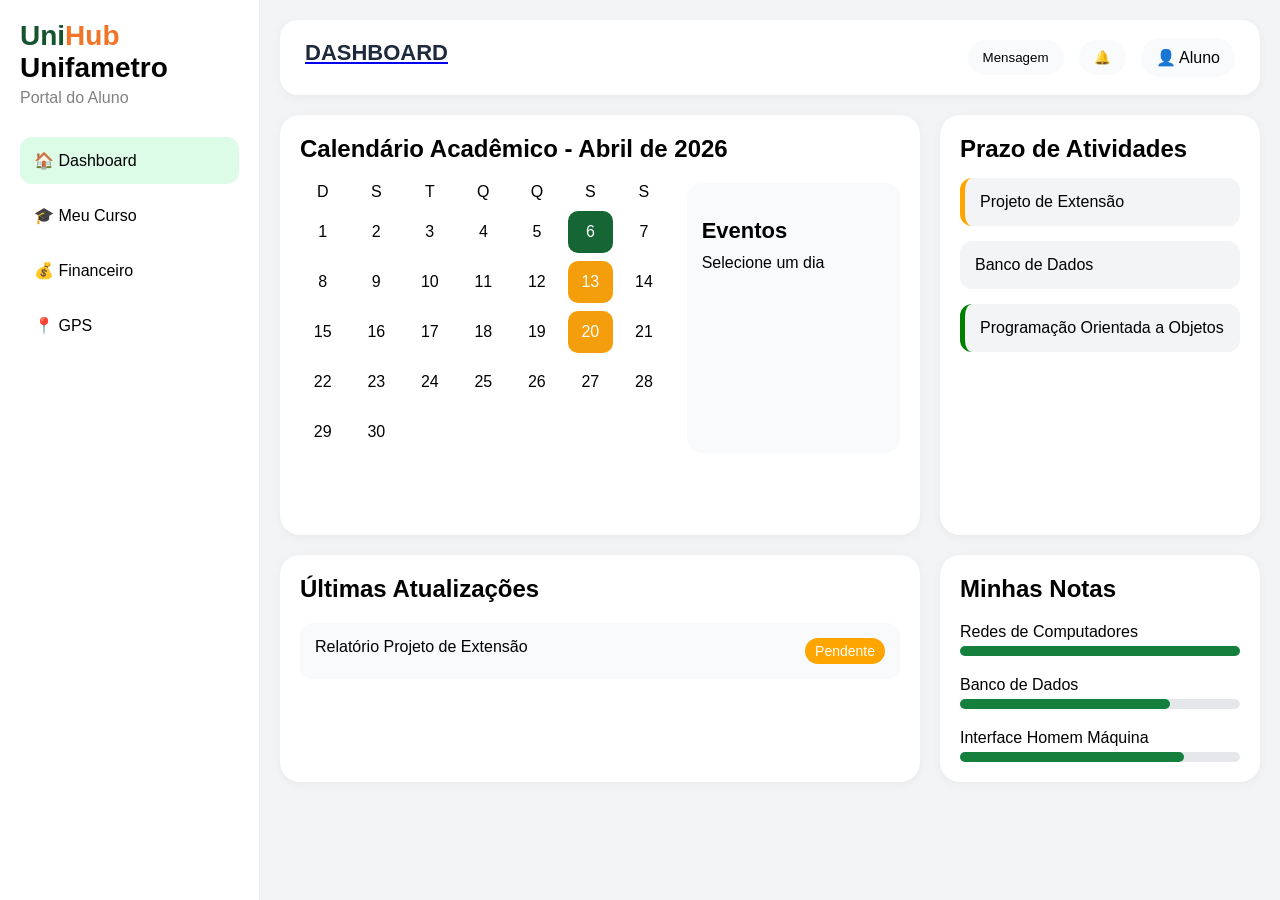
==== UniHub/dashboard.html @ 193e186c "Add files via upload" ====
<!DOCTYPE html>
<html lang="pt-BR">
    <head>
        <meta charset="UTF-8">
        <meta name="viewport" content="width=device-width, initial-scale=1.0">
        <link rel="stylesheet" href="style.css">
        <link rel="stylesheet" href="dashboard.css">
        <title>UniHub</title>
        <link rel="icon" type="image/png" href="img\mascote.png">
        <link href="https://cdnjs.cloudflare.com/ajax/libs/font-awesome/6.5.0/css/all.min.css" rel="stylesheet">
    </head>
    <body>

<div class="dashboard">

    <!-- SIDEBAR -->
    <aside class="sidebar">

        <div class="logo">
            <h2><span class="uni">Uni</span><span class="hub">Hub</span> Unifametro</h2>
            <p>Portal do Aluno</p>
        </div>

        <ul class="menu">

            <li class="active">
                🏠 Dashboard
            </li>

            <!-- MEU CURSO -->
            <li class="menu-btn" onclick="toggleMenu('cursoSubmenu')">
                🎓 Meu Curso
            </li>

            <ul class="submenu" id="cursoSubmenu">
                <li>📄 Notas</li>
                <li>📋 Atividades</li>
                <li>📊 Frequência</li>
            </ul>

            <!-- FINANCEIRO -->
            <li class="menu-btn" onclick="toggleMenu('financeiroSubmenu')">
                💰 Financeiro
            </li>

            <ul class="submenu" id="financeiroSubmenu">
                <li>🤝 Negociação</li>
                <li>🧾 Gerar Boletos</li>
            </ul>

            <li>
                📍 GPS
            </li>

        </ul>

    </aside>

    <!-- CONTEÚDO -->
    <main class="main">

        <!-- TOPBAR -->
        <header class="topbar">

           <a href="dashboard.html" ><h1>DASHBOARD</h1></a>

            <div class="top-icons">
                <button><p>Mensagem</p></button>
                <div class="top-notificacao">
                <button>🔔</button>
                </div>

                <div class="perfil">
                    👤 Aluno
                </div>
            </div>

        </header>

        <!-- GRID -->
        <section class="grid">

    <!-- CALENDÁRIO -->
    <div class="card calendario">

        <div class="calendar-header">
            <h2>Calendário Acadêmico - Abril de 2026</h2>
        </div>

        <div class="calendar-container">

            <!-- CALENDÁRIO -->
            <div class="calendar-content">

                <div class="weekdays">
                    <span>D</span>
                    <span>S</span>
                    <span>T</span>
                    <span>Q</span>
                    <span>Q</span>
                    <span>S</span>
                    <span>S</span>
                </div>

                <div class="days" id="days"></div>

            </div>

            <!-- EVENTOS -->
            <div class="events-panel">

                <h3>Eventos</h3>

                <div id="eventPanel">
                    Selecione um dia
                </div>

            </div>

        </div>

    </div>

    <!-- PRAZO -->
    <div class="card">

        <h2>Prazo de Atividades</h2>

        <div class="atividade orange">
            Projeto de Extensão
        </div>

        <div class="atividade">
            Banco de Dados
        </div>

        <div class="atividade green">
            Programação Orientada a Objetos
        </div>

    </div>

    <!-- ATUALIZAÇÕES -->
    <div class="card">

        <h2>Últimas Atualizações</h2>

        <div class="update-item">
            <span>Relatório Projeto de Extensão</span>

            <span class="status">
                Pendente
            </span>
        </div>

    </div>

    <!-- NOTAS -->
    <div class="card">

        <h2>Minhas Notas</h2>

        <div class="nota">
            Redes de Computadores
            <div class="bar">
                <div style="width:100%"></div>
            </div>
        </div>

        <div class="nota">
            Banco de Dados
            <div class="bar">
                <div style="width:75%"></div>
            </div>
        </div>

        <div class="nota">
            Interface Homem Máquina
            <div class="bar">
                <div style="width:80%"></div>
            </div>
        </div>

    </div>

</section>

    </main>

</div>

<script src="script.js"></script>
</body>
---- UniHub/style.css ----
/*Tela inicial*/

* {
    margin: 0;
    padding: 0;
    box-sizing: border-box;
}

body {
    margin: 0;
    font-family: Arial, sans-serif;
    background-color: #E1DDDD;
    display: flex;
    justify-content: center;
    align-items: center;
    height: 100vh;
}
/*Container central*/
.container{
    width: 100%;
    max-width: 420px;
    background: #E1DDDD;
    padding: 30px;
    border-radius: 20px;
    box-shadow: 0 10px 25px rgba(0,0,0,0.2);
    text-align: center;
}

/*imagem do robô*/
.mascote{
    width: 200px;
    margin-bottom: 10px;
}


h1{
    font-size: 22px;
    margin-bottom: 10px;
}

.uni{
    color: #14542F;
}
.hub{
    color: #F07528;
}

.botoes{
    display: flex;
    flex-direction: column;
    align-items: center;
    gap: 12px;
    margin-top: 20px; 

}
.btn{
    width: 280px;
    padding: 15px;
    border: none;
    border-radius: 30px;
    font-weight: 600;
    font-size: 16px;
    cursor: pointer;
    transition: 0.3s;
    box-shadow: 0 3px 6px rgba(0,0,0,0.2)
}

.btn-claro {
    background-color: #eeeeee;
    color: black;
}

.btn-claro:hover {
    background-color: #e0e0e0;
    transform: scale(1.03);

}

.btn-verde {
    background-color: #1f6b3b;
    color: white;
}

.btn-verde:hover {
    background-color: #14522c;
    transform: scale(1.03);
}


/*Tela do Boot*/
label {
    text-align: left;
    font-size: 14px;
    margin-bottom: 5px;
}

input, select {
    width: 280px;
    background-color: #14522c;
    color: #e0e0e0;
    padding: 15px;
    border: 1px solid #fdfffe;
    border-radius: 8px;
    /*margin-bottom: 15px;*/
    margin-top: 20px;
}

input::placeholder {
    color: #ffffff;
    font-style: italic;
    /*opacity: 50; /* deixa mais forte (alguns navegadores reduzem automaticamente) */
}

/*Resposta do Boot*/
.resposta{
    width: 100%;
    max-width: 420px;
    background: #ffffff;
    padding: 30px;
    border-radius: 20px;
    box-shadow: 0 10px 25px rgba(0,0,0,0.2);
    text-align: center;
}

h3{
    font-size: 22px;
    margin-bottom: 10px;
    margin-top: 20px;
}

.botoes2{
    display: flex;
    justify-content: center;
    gap: 15px;
    margin-top: 20px;
}

.btn2 {
    flex: 1;              
    max-width: 180px;    
    padding: 15px;
    border-radius: 30px;
    font-size: 16px;
    font-weight: bold;
    cursor: pointer;
    transition: 0.3s;
    box-shadow: 0 3px 6px rgba(0,0,0,0.2);
}
/*Tela de Login*/
.mascoteicon{
    width: 90px;
    margin-bottom: 10px;
}
---- UniHub/dashboard.css ----
* {
    margin: 0;
    padding: 0;
    box-sizing: border-box;
}

body {
    font-family: "Segoe UI", sans-serif;
    background: #f3f4f6;
}

/* LAYOUT */
.dashboard {
    display: flex;
    width: 100vw;
    height: 100vh;
}

/* SIDEBAR */
.sidebar {
    width: 260px;
    background: white;
    padding: 20px;
    border-right: 1px solid #eee;
}

.logo h2 {
    font-size: 28px;
    margin-bottom: 5px;
}

.logo span {
    .uni{
    color: #14542F;
}
.hub{
    color: #F07528;
}
}

.logo p {
    color: gray;
    margin-bottom: 30px;
}

.menu {
    list-style: none;
}

.menu li {
    padding: 14px;
    border-radius: 12px;
    margin-bottom: 8px;
    cursor: pointer;
    transition: 0.2s;
}

.menu li:hover {
    background: #f3f4f6;
}

.active {
    background: #dcfce7;
}

/* SUBMENU */
.submenu {
    margin-left: 15px;
    display: none;
}

.submenu li {
    font-size: 15px;
    padding: 10px;
}

/* MAIN */
.main {
    flex: 1;
    padding: 20px;
}

/* TOPBAR */
.topbar {
    background: white;
    border-radius: 18px;

    padding: 18px 25px;

    display: flex;
    justify-content: space-between;
    align-items: center;

    margin-bottom: 20px;

    box-shadow: 0 2px 10px rgba(0,0,0,0.05);
}

.topbar h1 {
    color: #1e293b;
}

.top-icons {
    display: flex;
    align-items: center;
    gap: 15px;
}

.top-icons button {
    background: #f9fafb;
    padding: 10px 15px;
    border: none;
    border-radius: 30px;

    cursor: pointer;
}
.top-notificação button {
    width: 42px;
    height: 42px;

    border: none;
    border-radius: 50%;

    background: #f3f4f6;

    cursor: pointer;
}

.perfil {
    background: #f9fafb;
    padding: 10px 15px;
    border-radius: 30px;
}

/* GRID */
.grid {
    display: grid;

    grid-template-columns: 2fr 1fr;
    gap: 20px;
}

/* CARDS */
.card {
    background: white;

    border-radius: 20px;

    padding: 20px;

    min-height: 220px;

    box-shadow: 0 2px 10px rgba(0,0,0,0.05);
}

/* CALENDÁRIO */
.calendario {
    min-height: 420px;
}

/* GRID */
.grid {
    display: grid;
    grid-template-columns: 2fr 1fr;
    gap: 20px;
}

/* CALENDÁRIO */
.calendar-container {
    display: flex;
    gap: 20px;
    margin-top: 20px;
}

.calendar-content {
    flex: 2;
}

.events-panel {
    flex: 1;

    background: #f9fafb;

    border-radius: 15px;

    padding: 15px;

    min-height: 250px;
}

/* SEMANA */
.weekdays,
.days {
    display: grid;
    grid-template-columns: repeat(7, 1fr);

    text-align: center;

    gap: 8px;
}

.weekdays {
    margin-bottom: 10px;
}

/* DIAS */
.days div {
    padding: 12px;

    border-radius: 10px;

    cursor: pointer;

    transition: 0.2s;
}

.days div:hover {
    background: #e5e7eb;
}

/* DIA ATUAL */
.today {
    background: #166534;
    color: white;
}

/* EVENTOS */
.event-day {
    background: #f59e0b;
    color: white;
}

/* ATIVIDADES */
.atividade {
    background: #f3f4f6;

    padding: 15px;

    border-radius: 12px;

    margin-top: 15px;
}

.orange {
    border-left: 5px solid orange;
}

.green {
    border-left: 5px solid green;
}

/* UPDATE */
.update-item {
    display: flex;
    justify-content: space-between;

    margin-top: 20px;

    padding: 15px;

    background: #f9fafb;

    border-radius: 12px;
}

.status {
    background: orange;

    color: white;

    padding: 5px 10px;

    border-radius: 20px;

    font-size: 14px;
}

/* NOTAS */
.nota {
    margin-top: 20px;
}

.bar {
    width: 100%;
    height: 10px;

    background: #e5e7eb;

    border-radius: 10px;

    margin-top: 5px;
}

.bar div {
    height: 100%;

    background: #15803d;

    border-radius: 10px;
}
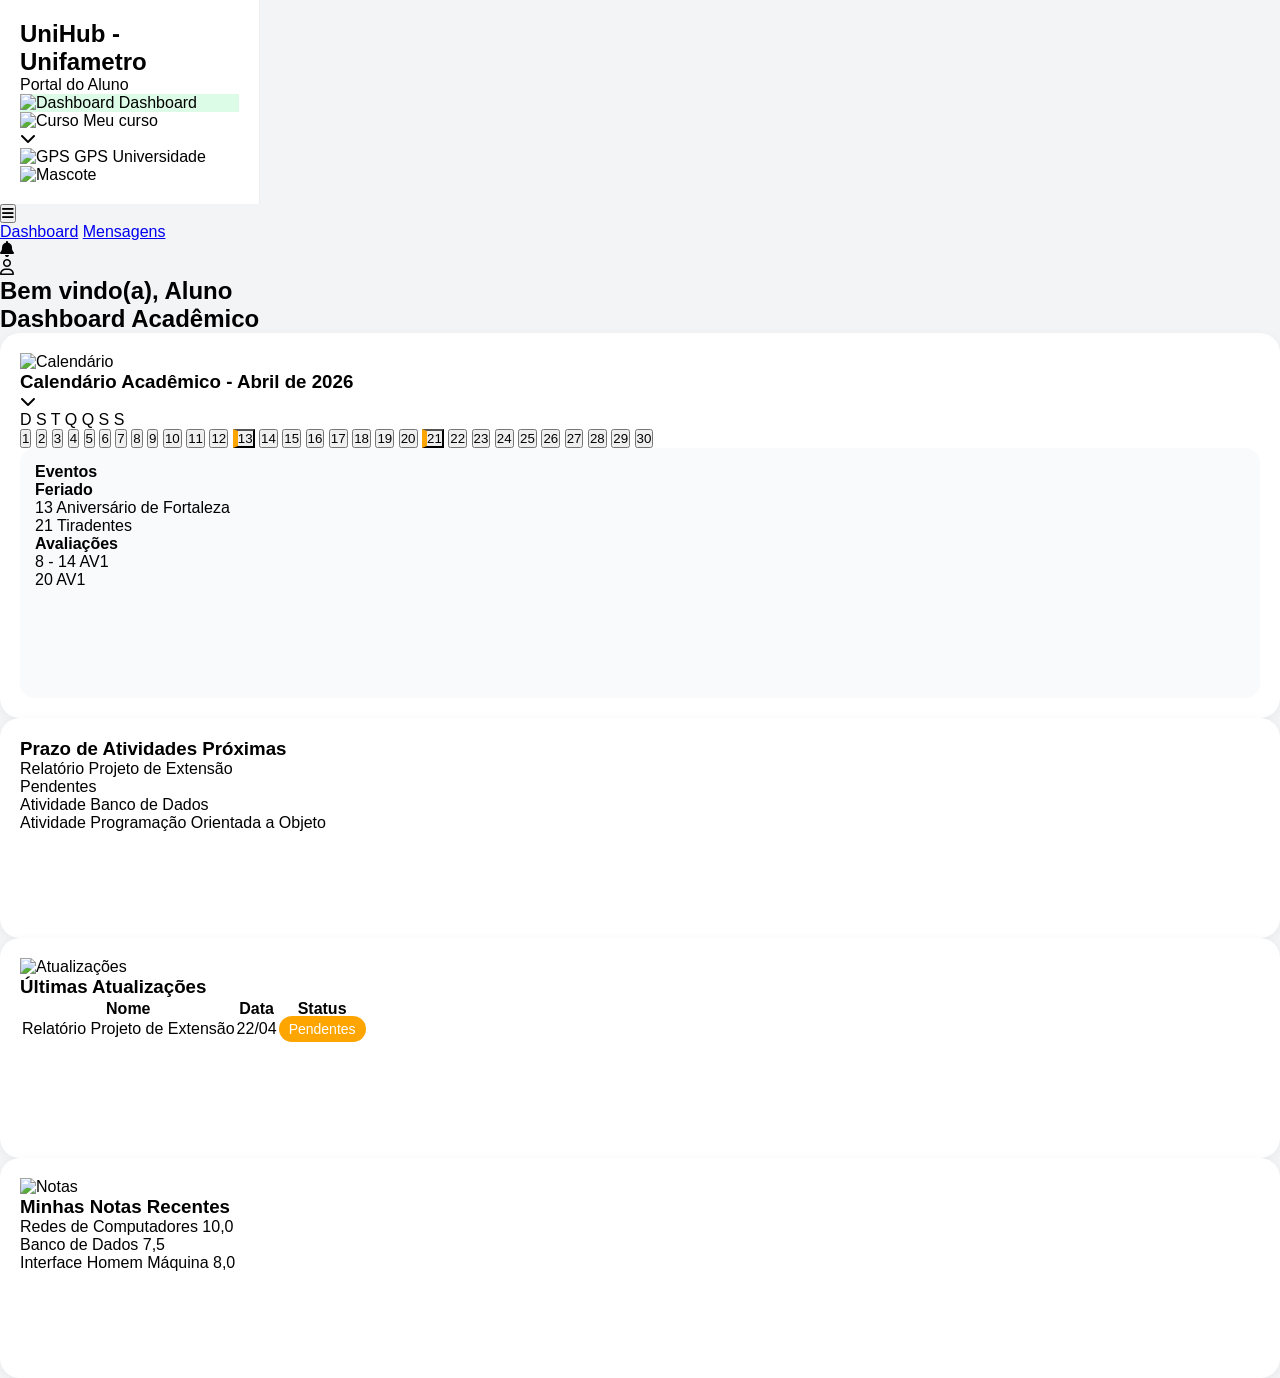
==== commit fdc884d0: "Atualização dashboard novo codigo de teste dashboard" ====
--- a/UniHub/dashboard.html
+++ b/UniHub/dashboard.html
@@ -1,193 +1,509 @@
 <!DOCTYPE html>
 <html lang="pt-BR">
-    <head>
-        <meta charset="UTF-8">
-        <meta name="viewport" content="width=device-width, initial-scale=1.0">
-        <link rel="stylesheet" href="style.css">
-        <link rel="stylesheet" href="dashboard.css">
-        <title>UniHub</title>
-        <link rel="icon" type="image/png" href="img\mascote.png">
-        <link href="https://cdnjs.cloudflare.com/ajax/libs/font-awesome/6.5.0/css/all.min.css" rel="stylesheet">
-    </head>
-    <body>
-
-<div class="dashboard">
-
-    <!-- SIDEBAR -->
-    <aside class="sidebar">
-
-        <div class="logo">
-            <h2><span class="uni">Uni</span><span class="hub">Hub</span> Unifametro</h2>
-            <p>Portal do Aluno</p>
-        </div>
-
-        <ul class="menu">
-
-            <li class="active">
-                🏠 Dashboard
-            </li>
-
-            <!-- MEU CURSO -->
-            <li class="menu-btn" onclick="toggleMenu('cursoSubmenu')">
-                🎓 Meu Curso
-            </li>
-
-            <ul class="submenu" id="cursoSubmenu">
-                <li>📄 Notas</li>
-                <li>📋 Atividades</li>
-                <li>📊 Frequência</li>
-            </ul>
-
-            <!-- FINANCEIRO -->
-            <li class="menu-btn" onclick="toggleMenu('financeiroSubmenu')">
-                💰 Financeiro
-            </li>
-
-            <ul class="submenu" id="financeiroSubmenu">
-                <li>🤝 Negociação</li>
-                <li>🧾 Gerar Boletos</li>
-            </ul>
-
-            <li>
-                📍 GPS
-            </li>
-
-        </ul>
-
-    </aside>
-
-    <!-- CONTEÚDO -->
-    <main class="main">
-
-        <!-- TOPBAR -->
-        <header class="topbar">
-
-           <a href="dashboard.html" ><h1>DASHBOARD</h1></a>
-
-            <div class="top-icons">
-                <button><p>Mensagem</p></button>
-                <div class="top-notificacao">
-                <button>🔔</button>
-                </div>
-
-                <div class="perfil">
-                    👤 Aluno
-                </div>
+<head>
+    <meta charset="UTF-8" />
+    <meta name="viewport" content="width=device-width, initial-scale=1.0" />
+    <title>UniHub - Dashboard</title>
+
+    <!-- CSS -->
+    <link rel="stylesheet" href="dashboard.css" />
+
+    <!-- Ícones -->
+    <link
+        rel="stylesheet"
+        href="https://cdnjs.cloudflare.com/ajax/libs/font-awesome/6.5.1/css/all.min.css"
+    />
+</head>
+
+<body>
+
+    <!-- ========================================================= -->
+    <!-- CONTAINER PRINCIPAL -->
+    <!-- ========================================================= -->
+
+    <div class="dashboard-container">
+
+        <!-- ========================================================= -->
+        <!-- SIDEBAR -->
+        <!-- ========================================================= -->
+
+        <aside class="sidebar" id="sidebar">
+
+            <!-- LOGO -->
+            <div class="logo-area">
+
+                <h1 class="logo-title">
+                    UniHub - Unifametro
+                </h1>
+
+                <p class="logo-subtitle">
+                    Portal do <span>Aluno</span>
+                </p>
+
             </div>
 
-        </header>
-
-        <!-- GRID -->
-        <section class="grid">
-
-    <!-- CALENDÁRIO -->
-    <div class="card calendario">
-
-        <div class="calendar-header">
-            <h2>Calendário Acadêmico - Abril de 2026</h2>
-        </div>
-
-        <div class="calendar-container">
-
-            <!-- CALENDÁRIO -->
-            <div class="calendar-content">
-
-                <div class="weekdays">
-                    <span>D</span>
-                    <span>S</span>
-                    <span>T</span>
-                    <span>Q</span>
-                    <span>Q</span>
-                    <span>S</span>
-                    <span>S</span>
-                </div>
-
-                <div class="days" id="days"></div>
+            <!-- MENU -->
+            <nav class="sidebar-menu">
+
+                <!-- ITEM -->
+                <div class="menu-item active">
+
+                    <img
+                        src="assets/imagens/Home Icon.png"
+                        alt="Dashboard"
+                    />
+
+                    <span>Dashboard</span>
+
+                </div>
+
+                <!-- ITEM EXPANSÍVEL -->
+                <div class="menu-expandable">
+
+                    <div class="menu-item expandable-btn" id="courseToggle">
+
+                        <div class="menu-left">
+
+                            <img
+                                src="assets/imagens/chapeu.png"
+                                alt="Curso"
+                            />
+
+                            <span>Meu curso</span>
+
+                        </div>
+
+                        <i class="fa-solid fa-chevron-down"></i>
+
+                    </div>
+
+                    <!-- SUBMENU -->
+                    <div class="submenu" id="submenu">
+
+                        <div class="submenu-item">
+
+                            <img
+                                src="assets/imagens/notas.png"
+                                alt="Notas"
+                            />
+
+                            <span>Notas</span>
+
+                        </div>
+
+                        <div class="submenu-item">
+
+                            <img
+                                src="assets/imagens/atividades.png"
+                                alt="Atividades"
+                            />
+
+                            <span>Atividades</span>
+
+                        </div>
+
+                    </div>
+
+                </div>
+
+                <!-- ITEM -->
+                <div class="menu-item">
+
+                    <img
+                        src="assets/imagens/localização.png"
+                        alt="GPS"
+                    />
+
+                    <span>GPS Universidade</span>
+
+                </div>
+
+            </nav>
+
+            <!-- MASCOTE -->
+            <div class="mascot-container">
+
+                <img
+                    src="assets/imagens/mascote.png"
+                    alt="Mascote"
+                    class="mascot-image"
+                />
 
             </div>
 
-            <!-- EVENTOS -->
-            <div class="events-panel">
-
-                <h3>Eventos</h3>
-
-                <div id="eventPanel">
-                    Selecione um dia
-                </div>
-
-            </div>
-
-        </div>
+        </aside>
+
+        <!-- ========================================================= -->
+        <!-- CONTEÚDO PRINCIPAL -->
+        <!-- ========================================================= -->
+
+        <main class="main-content">
+
+            <!-- ========================================================= -->
+            <!-- HEADER SUPERIOR -->
+            <!-- ========================================================= -->
+
+            <header class="top-header">
+
+                <!-- MENU MOBILE -->
+                <button class="hamburger" id="hamburger">
+
+                    <i class="fa-solid fa-bars"></i>
+
+                </button>
+
+                <!-- MENU TOPO -->
+                <div class="top-nav">
+
+                    <a href="#">Dashboard</a>
+                    <a href="#">Mensagens</a>
+
+                </div>
+
+                <!-- ÁREA DIREITA -->
+                <div class="header-right">
+
+                    <!-- NOTIFICAÇÃO -->
+                    <div class="notification-wrapper">
+
+                        <i class="fa-solid fa-bell"></i>
+
+                        <span class="notification-dot"></span>
+
+                    </div>
+
+                    <!-- AVATAR -->
+                    <div class="user-avatar">
+
+                        <i class="fa-regular fa-user"></i>
+
+                    </div>
+
+                </div>
+
+            </header>
+
+            <!-- ========================================================= -->
+            <!-- TÍTULOS -->
+            <!-- ========================================================= -->
+
+            <section class="hero-title">
+
+                <h1>Bem vindo(a), Aluno</h1>
+
+                <h2>Dashboard Acadêmico</h2>
+
+            </section>
+
+            <!-- ========================================================= -->
+            <!-- GRID PRINCIPAL -->
+            <!-- ========================================================= -->
+
+            <section class="dashboard-grid">
+
+                <!-- ========================================================= -->
+                <!-- CARD CALENDÁRIO -->
+                <!-- ========================================================= -->
+
+                <div class="calendar-card card">
+
+                    <!-- TOPO -->
+                    <div class="card-header">
+
+                        <div class="card-title">
+
+                            <img
+                                src="assets/imagens/calendario.png"
+                                alt="Calendário"
+                            />
+
+                            <h3>
+                                Calendário Acadêmico - Abril de 2026
+                            </h3>
+
+                        </div>
+
+                        <i class="fa-solid fa-chevron-down"></i>
+
+                    </div>
+
+                    <!-- CONTEÚDO -->
+                    <div class="calendar-content">
+
+                        <!-- CALENDÁRIO -->
+                        <div class="calendar-wrapper">
+
+                            <!-- DIAS SEMANA -->
+                            <div class="week-days">
+
+                                <span>D</span>
+                                <span>S</span>
+                                <span>T</span>
+                                <span>Q</span>
+                                <span>Q</span>
+                                <span>S</span>
+                                <span>S</span>
+
+                            </div>
+
+                            <!-- DIAS -->
+                            <div class="calendar-grid">
+
+                                <button class="day dark">1</button>
+                                <button class="day dark">2</button>
+                                <button class="day dark">3</button>
+                                <button class="day dark">4</button>
+
+                                <button class="day dark">5</button>
+                                <button class="day dark">6</button>
+                                <button class="day dark">7</button>
+
+                                <button class="day light active-day">8</button>
+                                <button class="day light">9</button>
+                                <button class="day light">10</button>
+                                <button class="day light">11</button>
+
+                                <button class="day dark">12</button>
+                                <button class="day orange">13</button>
+                                <button class="day light">14</button>
+                                <button class="day dark">15</button>
+
+                                <button class="day dark">16</button>
+                                <button class="day dark">17</button>
+                                <button class="day dark">18</button>
+
+                                <button class="day disabled">19</button>
+                                <button class="day light">20</button>
+                                <button class="day orange">21</button>
+                                <button class="day disabled">22</button>
+
+                                <button class="day disabled">23</button>
+                                <button class="day disabled">24</button>
+                                <button class="day disabled">25</button>
+
+                                <button class="day disabled">26</button>
+                                <button class="day disabled">27</button>
+                                <button class="day disabled">28</button>
+
+                                <button class="day disabled">29</button>
+                                <button class="day disabled">30</button>
+
+                            </div>
+
+                        </div>
+
+                        <!-- EVENTOS -->
+                        <div class="events-panel">
+
+                            <h4>Eventos</h4>
+
+                            <div class="event-block">
+
+                                <strong>Feriado</strong>
+
+                                <p>
+                                    13 Aniversário de Fortaleza
+                                </p>
+
+                                <p>
+                                    21 Tiradentes
+                                </p>
+
+                            </div>
+
+                            <div class="event-block">
+
+                                <strong>Avaliações</strong>
+
+                                <p>8 - 14 AV1</p>
+
+                                <p>20 AV1</p>
+
+                            </div>
+
+                        </div>
+
+                    </div>
+
+                </div>
+
+                <!-- ========================================================= -->
+                <!-- CARD PRAZOS -->
+                <!-- ========================================================= -->
+
+                <div class="activities-card card">
+
+                    <div class="activities-title">
+
+                        <h3>
+                            Prazo de Atividades Próximas
+                        </h3>
+
+                    </div>
+
+                    <!-- ITEM -->
+                    <div class="activity-item orange-border">
+
+                        <div class="activity-bar orange"></div>
+
+                        <div class="activity-content">
+
+                            <p>Relatório Projeto de Extensão</p>
+
+                            <span>Pendentes</span>
+
+                        </div>
+
+                    </div>
+
+                    <!-- ITEM -->
+                    <div class="activity-item">
+
+                        <div class="activity-bar green"></div>
+
+                        <div class="activity-content">
+
+                            <p>Atividade Banco de Dados</p>
+
+                        </div>
+
+                    </div>
+
+                    <!-- ITEM -->
+                    <div class="activity-item">
+
+                        <div class="activity-bar green"></div>
+
+                        <div class="activity-content">
+
+                            <p>
+                                Atividade Programação Orientada a Objeto
+                            </p>
+
+                        </div>
+
+                    </div>
+
+                </div>
+
+                <!-- ========================================================= -->
+                <!-- CARD ATUALIZAÇÕES -->
+                <!-- ========================================================= -->
+
+                <div class="updates-card card">
+
+                    <div class="card-title simple-title">
+
+                        <img
+                            src="assets/imagens/calendario.png"
+                            alt="Atualizações"
+                        />
+
+                        <h3>Últimas Atualizações</h3>
+
+                    </div>
+
+                    <!-- TABELA -->
+                    <table>
+
+                        <thead>
+
+                            <tr>
+
+                                <th>Nome</th>
+                                <th>Data</th>
+                                <th>Status</th>
+
+                            </tr>
+
+                        </thead>
+
+                        <tbody>
+
+                            <tr>
+
+                                <td>Relatório Projeto de Extensão</td>
+
+                                <td>22/04</td>
+
+                                <td>
+
+                                    <span class="status pending">
+                                        Pendentes
+                                    </span>
+
+                                </td>
+
+                            </tr>
+
+                        </tbody>
+
+                    </table>
+
+                </div>
+
+                <!-- ========================================================= -->
+                <!-- CARD NOTAS -->
+                <!-- ========================================================= -->
+
+                <div class="grades-card card">
+
+                    <div class="card-title simple-title">
+
+                        <img
+                            src="assets/imagens/notas.png"
+                            alt="Notas"
+                        />
+
+                        <h3>Minhas Notas Recentes</h3>
+
+                    </div>
+
+                    <!-- LISTA -->
+                    <div class="grade-list">
+
+                        <div class="grade-item">
+
+                            <span>Redes de Computadores</span>
+
+                            <span class="grade green-grade">
+                                10,0
+                            </span>
+
+                        </div>
+
+                        <div class="grade-item">
+
+                            <span>Banco de Dados</span>
+
+                            <span class="grade orange-grade">
+                                7,5
+                            </span>
+
+                        </div>
+
+                        <div class="grade-item">
+
+                            <span>Interface Homem Máquina</span>
+
+                            <span class="grade green-grade">
+                                8,0
+                            </span>
+
+                        </div>
+
+                    </div>
+
+                </div>
+
+            </section>
+
+        </main>
 
     </div>
 
-    <!-- PRAZO -->
-    <div class="card">
-
-        <h2>Prazo de Atividades</h2>
-
-        <div class="atividade orange">
-            Projeto de Extensão
-        </div>
-
-        <div class="atividade">
-            Banco de Dados
-        </div>
-
-        <div class="atividade green">
-            Programação Orientada a Objetos
-        </div>
-
-    </div>
-
-    <!-- ATUALIZAÇÕES -->
-    <div class="card">
-
-        <h2>Últimas Atualizações</h2>
-
-        <div class="update-item">
-            <span>Relatório Projeto de Extensão</span>
-
-            <span class="status">
-                Pendente
-            </span>
-        </div>
-
-    </div>
-
-    <!-- NOTAS -->
-    <div class="card">
-
-        <h2>Minhas Notas</h2>
-
-        <div class="nota">
-            Redes de Computadores
-            <div class="bar">
-                <div style="width:100%"></div>
-            </div>
-        </div>
-
-        <div class="nota">
-            Banco de Dados
-            <div class="bar">
-                <div style="width:75%"></div>
-            </div>
-        </div>
-
-        <div class="nota">
-            Interface Homem Máquina
-            <div class="bar">
-                <div style="width:80%"></div>
-            </div>
-        </div>
-
-    </div>
-
-</section>
-
-    </main>
-
-</div>
-
-<script src="script.js"></script>
-</body>+    <!-- JAVASCRIPT -->
+    <script src="script.js"></script>
+
+</body>
+</html>
